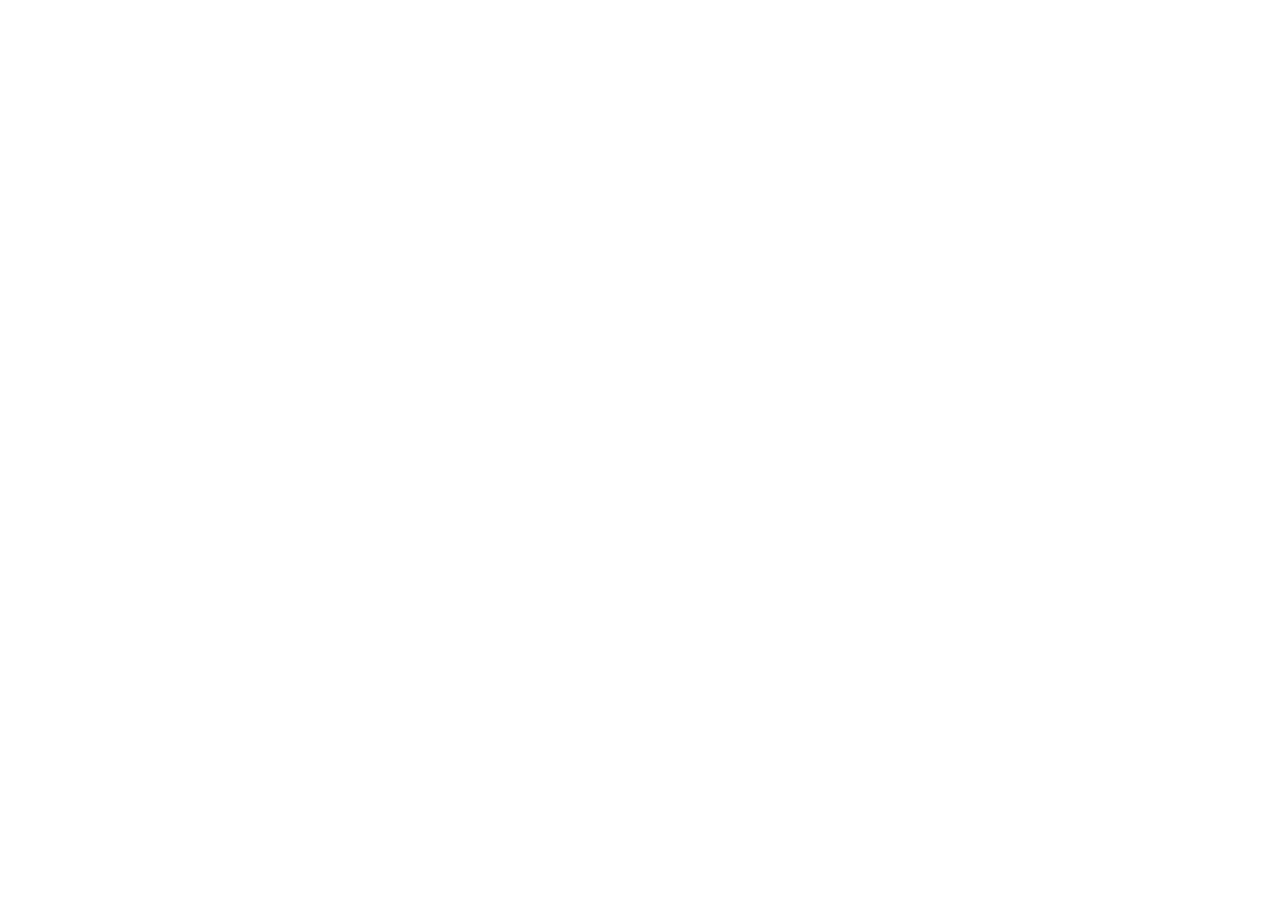
==== index.html @ 169b41b0 "first commit" ====
<!DOCTYPE html>
<html lang="en">
<head>
	<meta charset="UTF-8">
	<meta name="viewport" content="width=device-width, initial-scale=1.0">
	<title>Document</title>
	<link rel="stylesheet" href="css/normalize.min.css">
	<link rel="stylesheet" href="css/main.min.css">
</head>
<body>
	
</body>
</html>
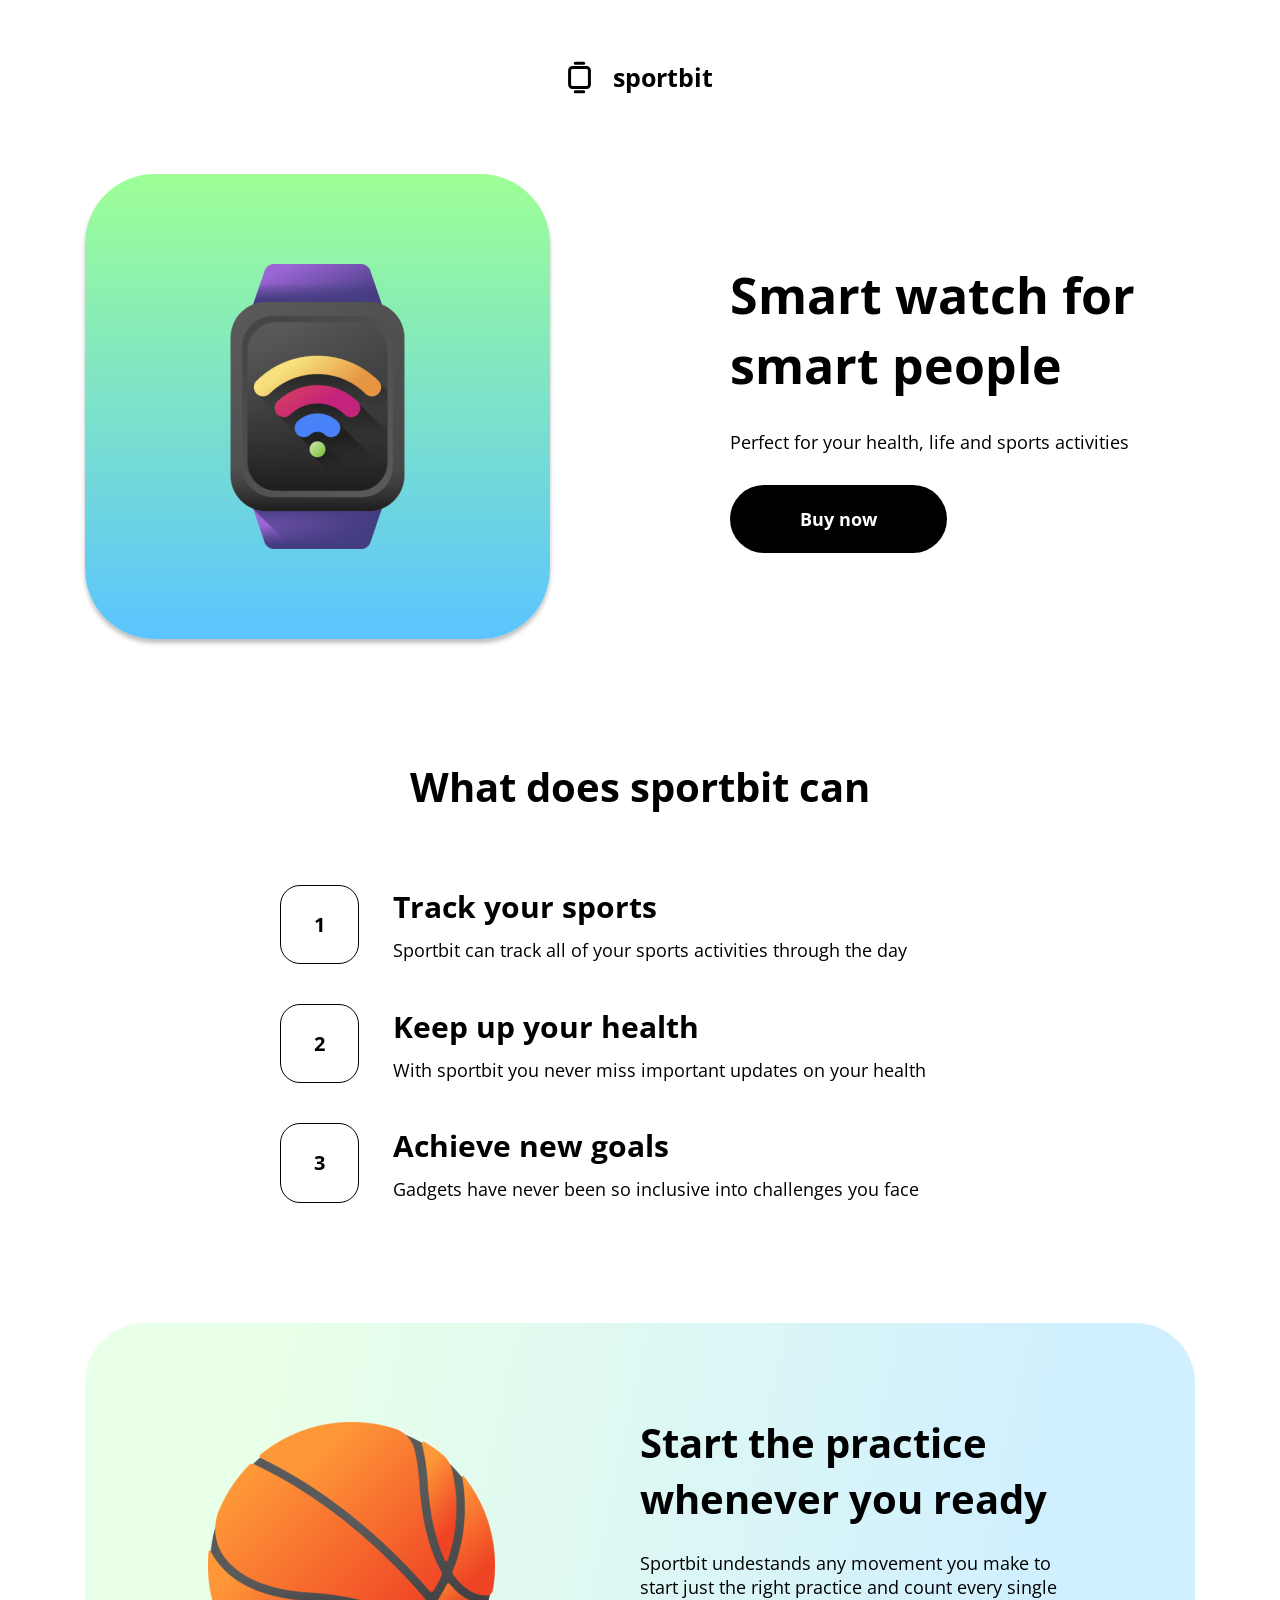
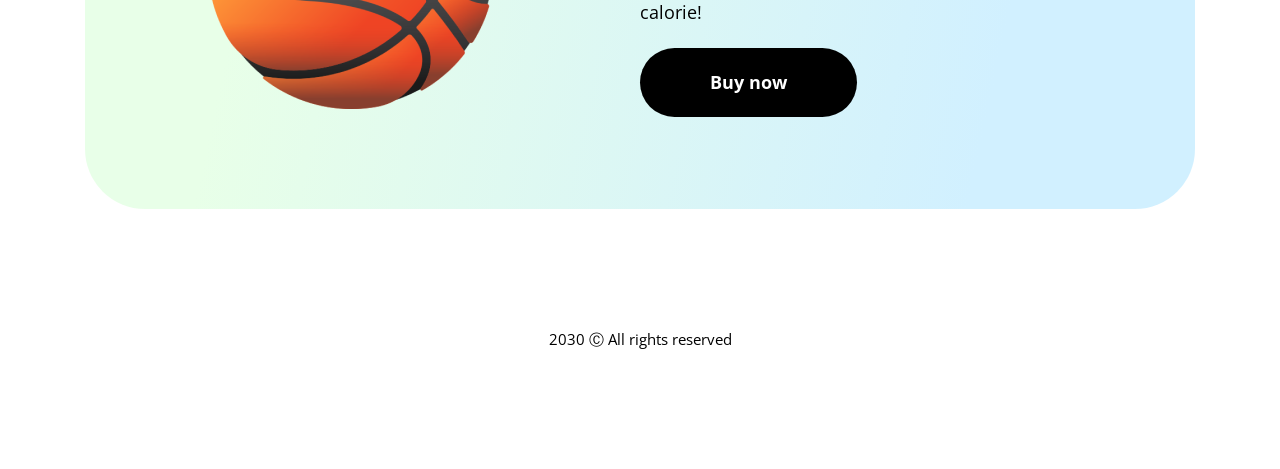
==== commit 5748da7b: "finish" ====
--- a/index.html
+++ b/index.html
@@ -3,11 +3,79 @@
 <head>
 	<meta charset="UTF-8">
 	<meta name="viewport" content="width=device-width, initial-scale=1.0">
-	<title>Document</title>
-	<link rel="stylesheet" href="css/normalize.min.css">
+	<title>sporbit</title>
+	<link rel="shortcut icon" href="icons/ball.png" type="image/x-icon">
+	<link rel="icon" href="icons/ball.png" type="image/x-icon">
+	<link rel="preconnect" href="https://fonts.googleapis.com">
+	<link rel="preconnect" href="https://fonts.gstatic.com" crossorigin>
+	<link href="https://fonts.googleapis.com/css2?family=Montserrat:wght@500;700&family=Open+Sans:wght@400;700&display=swap" rel="stylesheet">
 	<link rel="stylesheet" href="css/main.min.css">
 </head>
 <body>
-	
+	<header class="promo">
+		<div class="container">
+			<div class="logo">
+				<img class="logo__img" src="icons/logo.svg" alt="logo">
+				<p class="logo__text">sportbit</p>
+			</div>
+			<div class="promo__block">
+				<div class="promo__img-block">
+					<img src="img/smartwatch.png" alt="" class="promo__img">
+				</div>
+				<div class="promo__text-block">
+					<h1 class="promo__title">Smart watch for smart people</h1>
+					<p class="promo__text">Perfect for your health, life and sports activities</p>
+					<a href="#" class="button button_promo">Buy now</a>
+				</div>
+			</div>
+		</div>
+	</header>
+	<section class="possibilities">
+		<div class="container">
+			<h2 class="title">What does sportbit can</h2>
+			<div class="possibilities__items">
+				<div class="possibilities__item">
+					<div class="possibilities__number">1</div>
+					<div class="possibilities__text-block">
+						<h3 class="possibilities__subtitle">Track your sports</h3>
+						<p class="possibilities__text">Sportbit can track all of your sports activities through the day</p>
+					</div>
+				</div>
+				<div class="possibilities__item">
+					<div class="possibilities__number">2</div>
+					<div class="possibilities__text-block">
+						<h3 class="possibilities__subtitle">Keep up your health</h3>
+						<p class="possibilities__text">With sportbit you never miss important updates on your health</p>
+					</div>
+				</div>
+				<div class="possibilities__item">
+					<div class="possibilities__number">3</div>
+					<div class="possibilities__text-block">
+						<h3 class="possibilities__subtitle">Achieve new goals</h3>
+						<p class="possibilities__text">Gadgets have never been so inclusive into challenges you face</p>
+					</div>
+				</div>
+			</div>
+		</div>
+	</section>
+	<section class="start">
+		<div class="container">
+			<div class="start-inner">
+				<div class="start-inner__block">
+					<img src="img/ball.png" alt="" class="start-inner__img">
+					<div class="start-inner__text-block">
+						<h2 class="start-inner__title">Start the practice whenever you ready</h2>
+						<p class="start-inner__text">Sportbit undestands any movement you make to start just the right practice and count every single calorie!</p>
+						<a href="" class="button button_start">Buy now</a>
+					</div>
+				</div>
+			</div>
+		</div>
+	</section>
+	<div class="footer">
+		<div class="container">
+			<div class="footer-inner">2030 Ⓒ All rights reserved</div>
+		</div>
+	</div>
 </body>
 </html>
--- a/css/main.min.css
+++ b/css/main.min.css
@@ -0,0 +1 @@
+html{box-sizing:border-box}*,::after,::before{box-sizing:inherit}ol,ul{padding:0}blockquote,body,dd,dl,figcaption,figure,h1,h2,h3,h4,h5,h6,li,ol,p,ul{margin:0}ul{list-style:none}img{max-width:100%;display:block}button,input,select,textarea{font:inherit}a{text-decoration:none}body{font-family:"Open Sans",sans-serif}.container{width:1140px;margin:0 auto;padding:0 15px}.promo{padding-top:60px}.promo__block{margin-top:80px;display:flex;justify-content:space-between;align-items:center}.promo__img-block{width:465px;height:465px;background:linear-gradient(180deg,#9dff95 0,#5bc4ff 100%);box-shadow:0 4px 4px rgba(0,0,0,.25);border-radius:70px;display:flex;align-items:center;justify-content:center}.promo__text-block{width:465px}.promo__title{font-weight:700;font-size:50px;line-height:140%;color:#000}.promo__text{font-weight:400;font-size:18px;line-height:25px;color:#000;margin-top:30px}.logo{display:flex;align-items:center;width:145px;justify-content:space-between;margin:0 auto}.logo__text{font-weight:700;font-size:25px;line-height:34px;color:#000}.button{display:inline-block;padding:22px 70px;background:#000;border-radius:100px;font-weight:700;font-size:18px;line-height:136.7%;color:#fff}.button_promo{margin-top:30px}.button_start{margin-top:24px}.possibilities{padding:120px 0}.possibilities__items{display:flex;flex-direction:column;gap:40px;margin:0 auto;margin-top:70px;width:720px}.possibilities__item{display:flex;align-items:center;gap:34px}.possibilities__number{font-weight:700;font-size:20px;line-height:136.7%;color:#000;border:1px solid #000;border-radius:20px;padding:25px 33px;transition:.5s}.possibilities__item:hover .possibilities__number{transform:scale(1.2)}.possibilities__subtitle{font-weight:700;font-size:30px;line-height:41px;color:#000}.possibilities__text{font-weight:400;font-size:18px;line-height:136.7%;color:#000;margin-top:11px}.title{font-weight:700;font-size:40px;line-height:140%;color:#000;text-align:center}.start-inner{min-height:486px;background:linear-gradient(102deg,#e8ffe8 17.38%,#d1f0ff 81.25%);border-radius:60px}.start-inner__block{height:486px;display:flex;justify-content:center;align-items:center;gap:145px}.start-inner__img{animation:turn 5s linear infinite}.start-inner__text-block{width:432px}.start-inner__title{font-size:40px;line-height:140%}.start-inner__text{font-weight:400;font-size:18px;line-height:136.7%;margin-top:24px}@keyframes turn{from{transform:rotate(0)}to{transform:rotate(360deg)}}.footer{background-color:#fff}.footer-inner{padding:120px 0;font-weight:400;font-size:15px;line-height:20px;text-align:center}@media(min-width:1400px){.container{max-width:1320px}}@media(max-width:1399px){.container{max-width:1140px}}@media(max-width:1199px){.container{max-width:960px}.promo__block{flex-direction:column;text-align:center;gap:50px}.promo__title{line-height:1.36}.promo__text{line-height:1.39;margin:30px 0}.button_promo{margin-top:0}.start-inner__block{flex-direction:column;height:auto;padding:100px 0;text-align:center;gap:100px}}@media(max-width:991px){.container{max-width:720px}}@media(max-width:767px){.container{max-width:540px}.title{text-align:center}.possibilities__items{width:auto;margin-top:50px}.possibilities__item{flex-direction:column;text-align:center}}@media(max-width:575px){.container{max-width:100%}.promo__block{margin-top:50px}.promo__title{font-size:45px}.promo__img-block,.promo__text-block{max-width:465px;width:100%}.promo__img-block{max-width:320px;height:320px}.promo__img{width:196px}.possibilities{padding:90px 0}.start-inner__block{padding:70px 20px;gap:50px}.start-inner__text-block{width:auto}.start-inner__img{width:200px}.footer-inner{padding:90px 0}}
